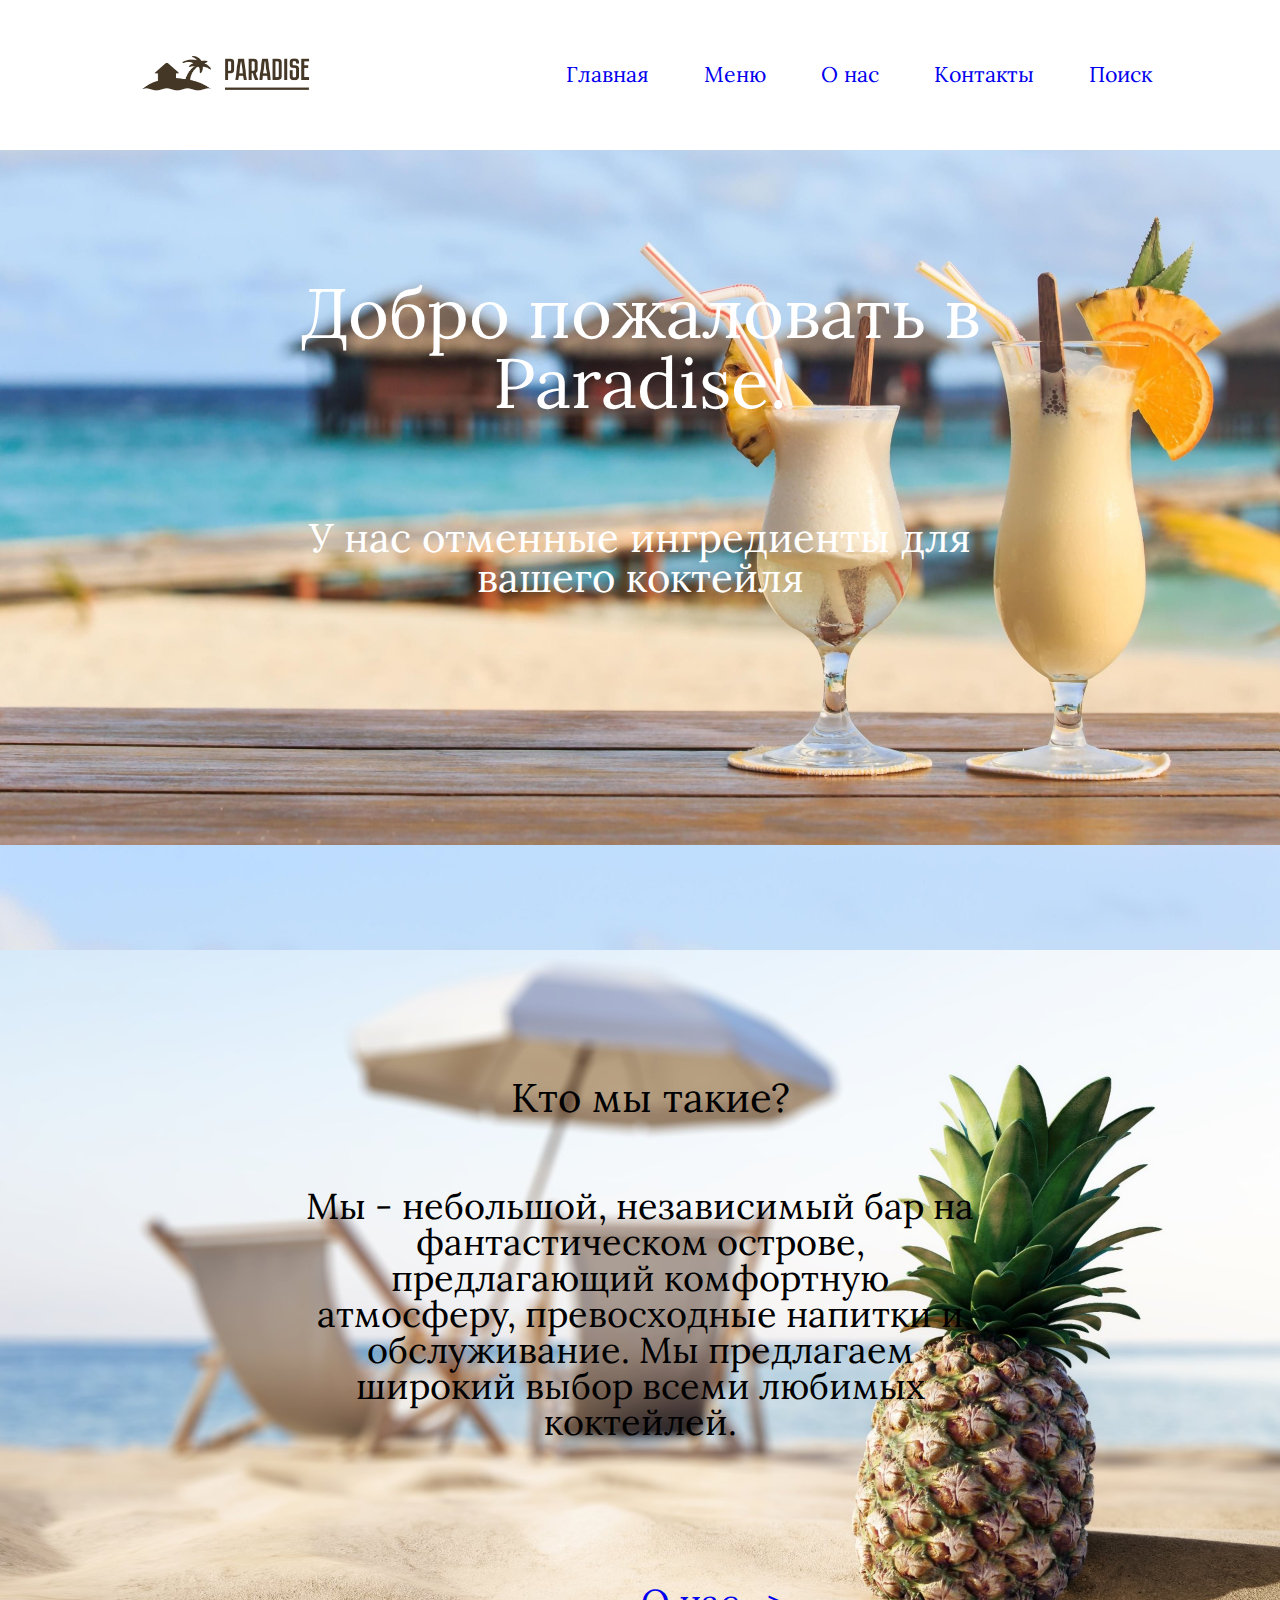
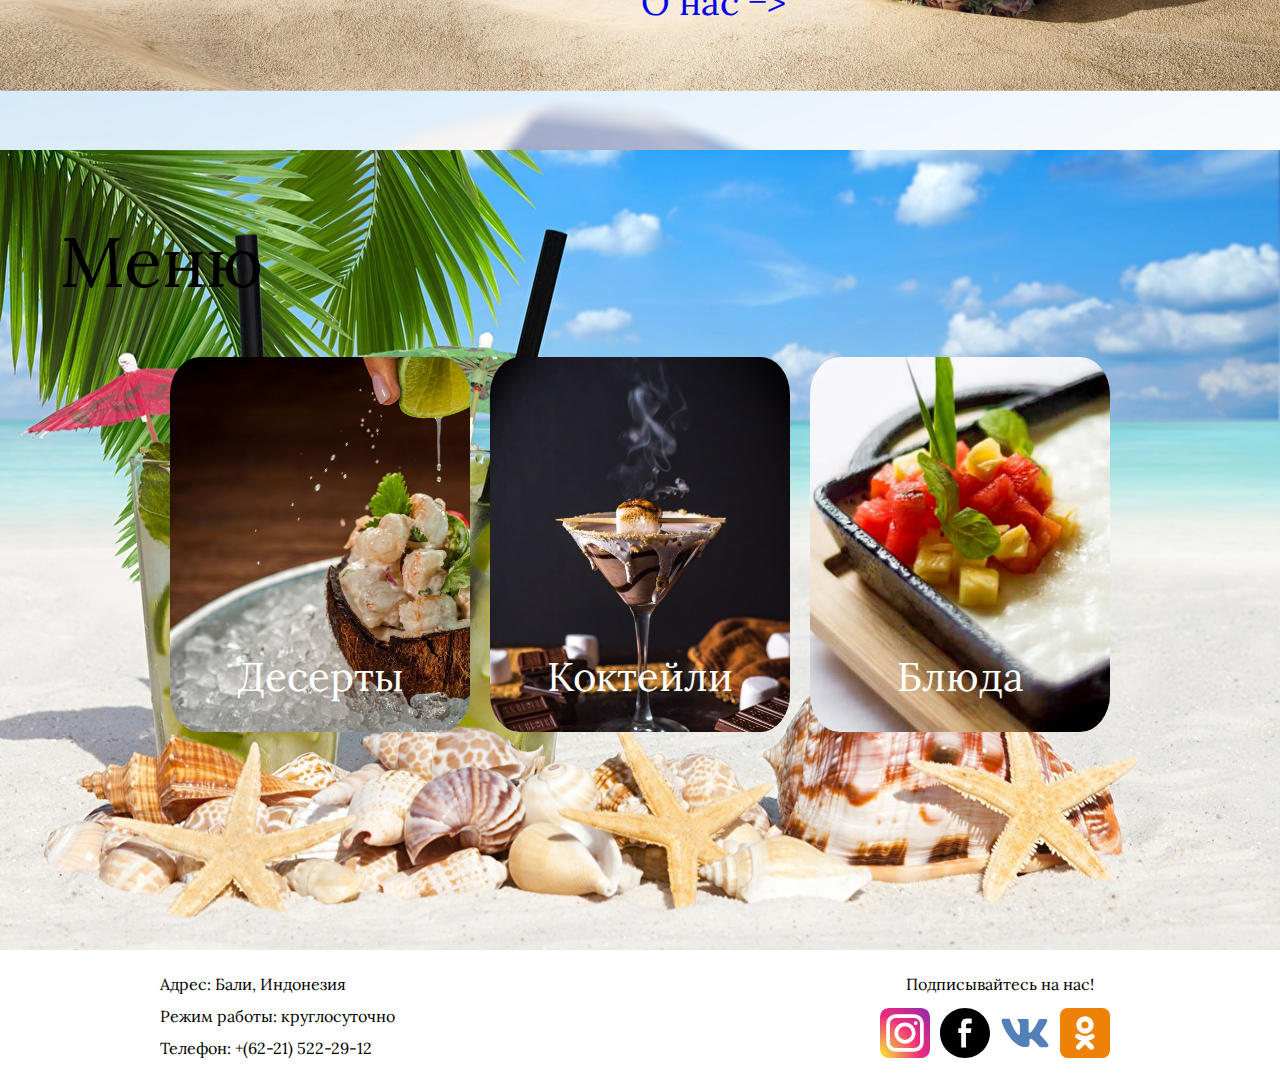
==== index.html @ 5bfe7911 "img fixed" ====
<!DOCTYPE html>
<html lang="en">
  <head id="head"> </head>
  <body>
    <header id="header"></header>
    <main>
      <div id="first_block">
        <div class="inner_text">
          <h1 class="inner_text_hello">Добро пожаловать в Paradise!</h1>
          <h2 class="inner_text_hello_txt">
            У нас отменные ингредиенты для вашего коктейля
          </h2>
        </div>
      </div>
      <div id="second_block">
        <div class="inner_text">
          <h1 class="inner_text_who">Кто мы такие?</h1>
          <h2 class="inner_text_who_txt">
            Мы - небольшой, независимый бар на фантастическом острове,
            предлагающий комфортную атмосферу, превосходные напитки и
            обслуживание. Мы предлагаем широкий выбор всеми любимых коктейлей.
          </h2>
          <br /><br /><br /><br /><br /><br /><br /><br /><br />
          <div class="morebtn">
            <a href="About.html">О нас &minus;&gt;</a>
          </div>
        </div>
      </div>
      <div id="third_block">
        <div id="menu_bar">
          <h2>Меню</h2>
          <div id="menu_bar_container">
            <div class="menu_bar_item">
              <div class="menu_bar_item_text">Десерты</div>
            </div>
            <div class="menu_bar_item">
              <div class="menu_bar_item_text">Коктейли</div>
            </div>
            <div class="menu_bar_item">
              <div class="menu_bar_item_text">Блюда</div>
            </div>
          </div>
        </div>
      </div>
    </main>
    <footer id="footer"></footer>
    <script src="./js/script.js"></script>
  </body>
</html>
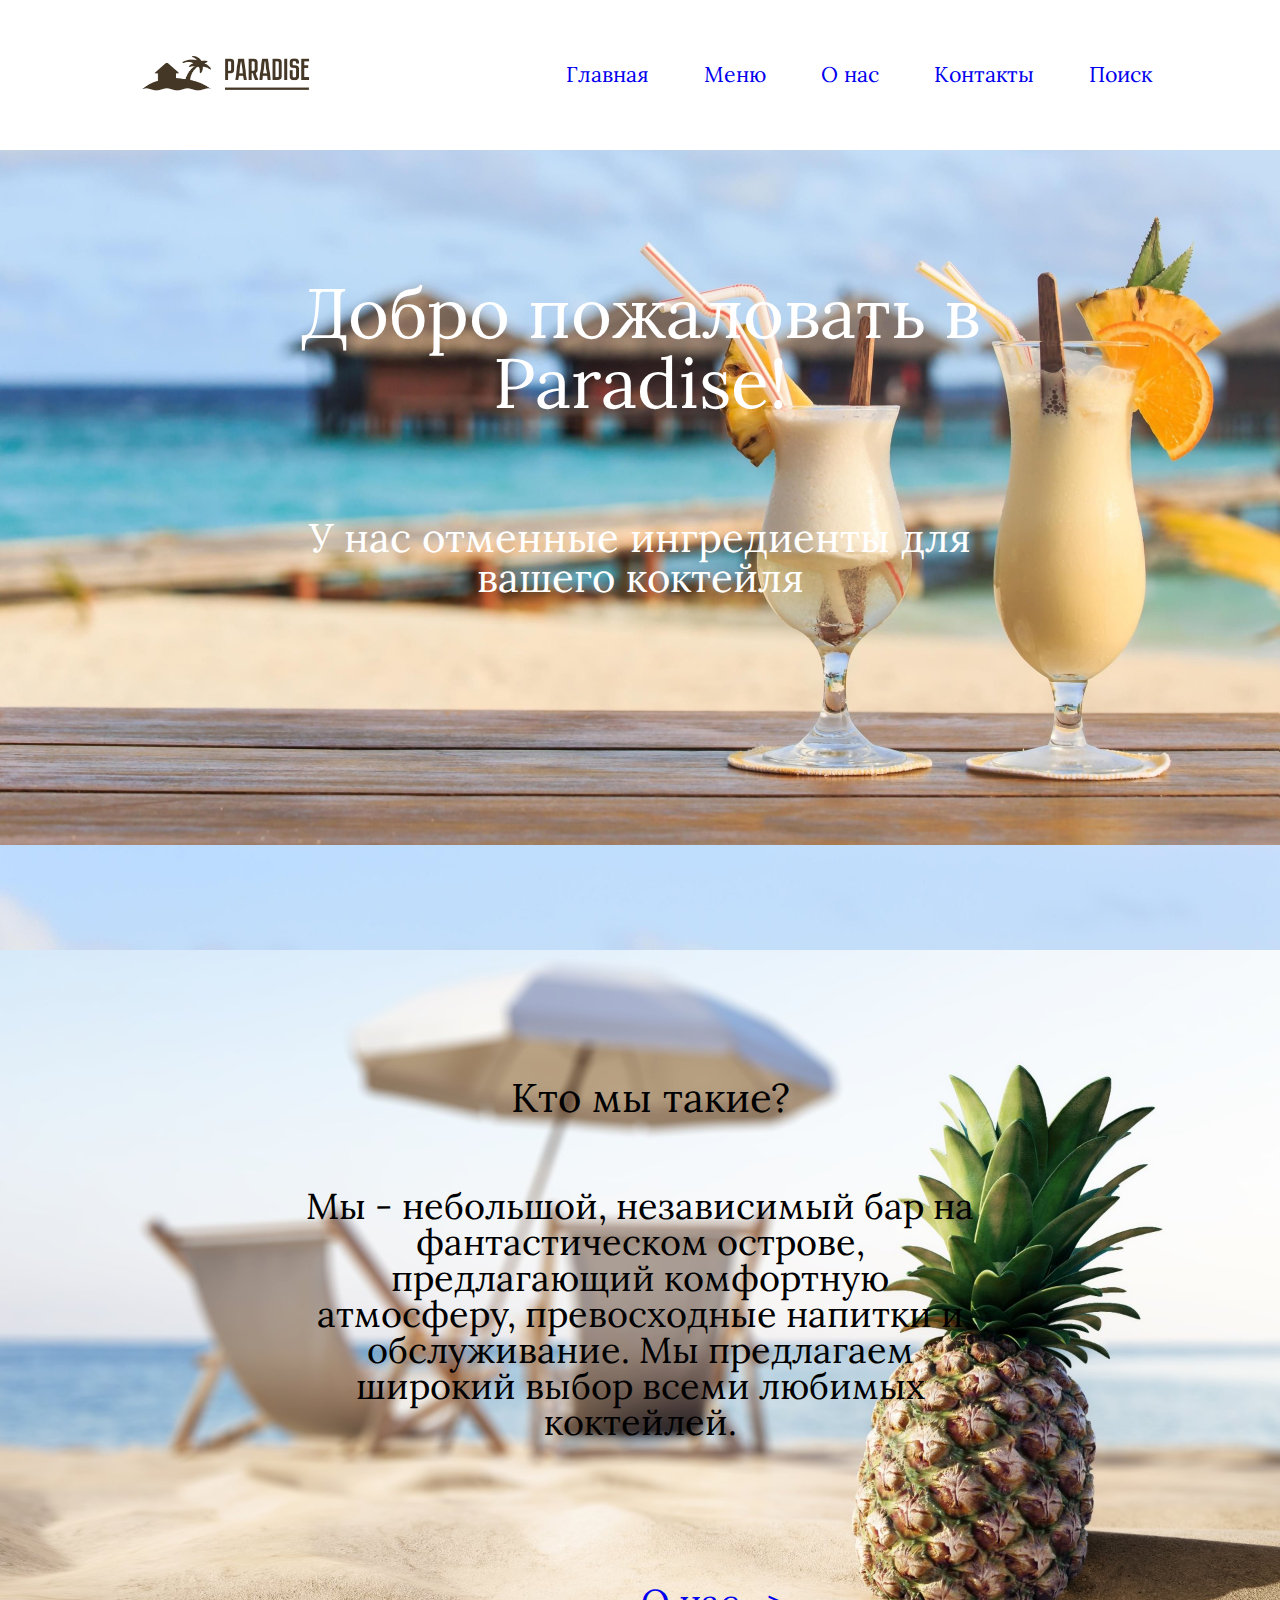
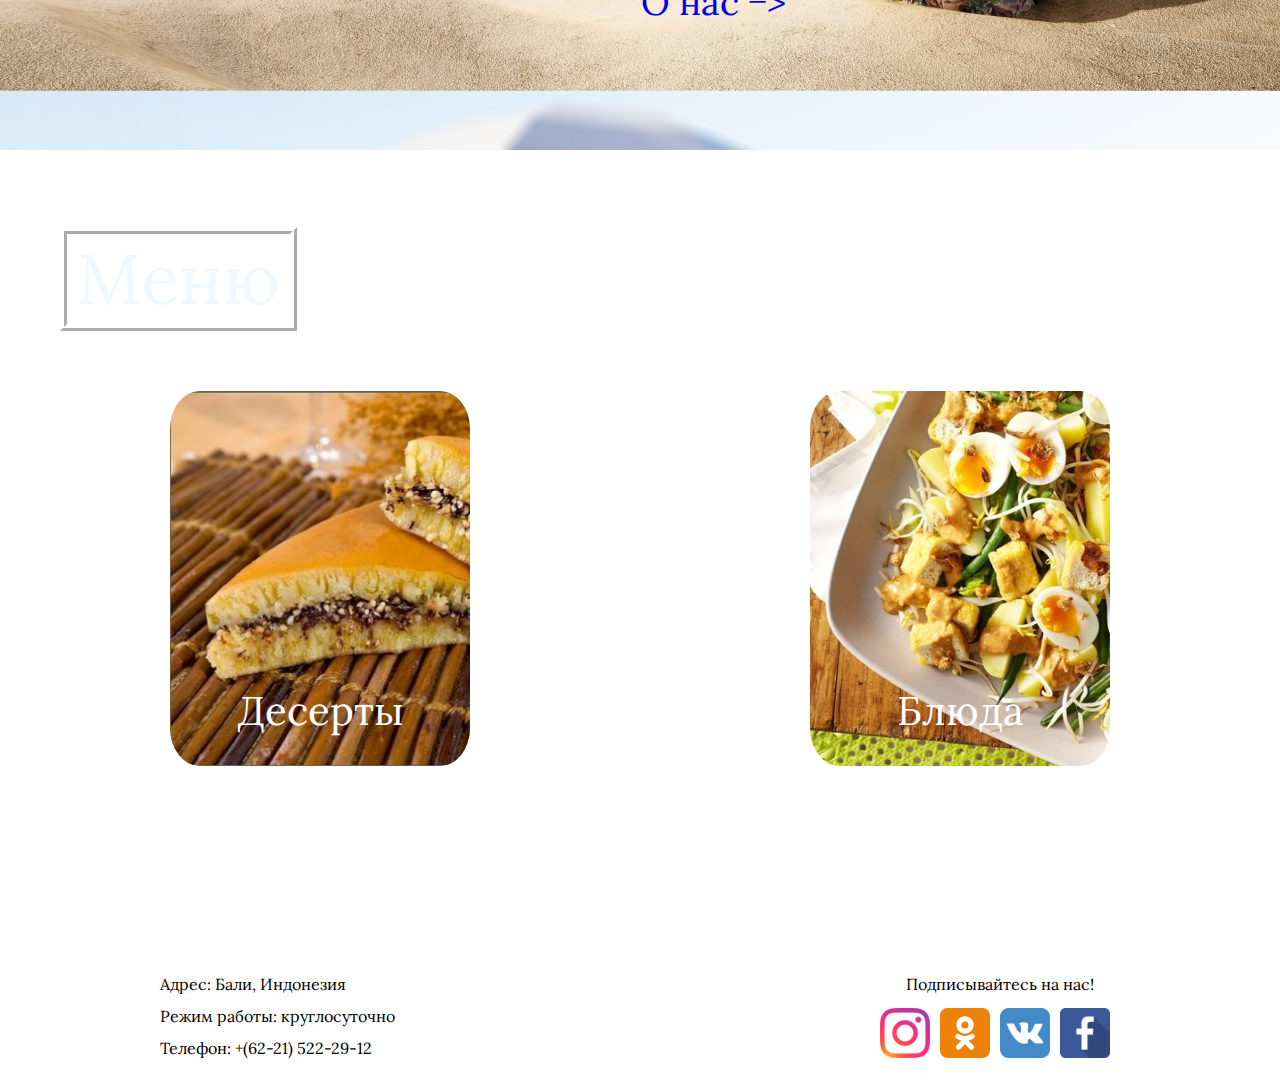
==== commit 29dbda76: "magister" ====
--- a/index.html
+++ b/index.html
@@ -1,49 +1,55 @@
 <!DOCTYPE html>
 <html lang="en">
-  <head id="head"> </head>
-  <body>
-    <header id="header"></header>
-    <main>
-      <div id="first_block">
-        <div class="inner_text">
-          <h1 class="inner_text_hello">Добро пожаловать в Paradise!</h1>
-          <h2 class="inner_text_hello_txt">
-            У нас отменные ингредиенты для вашего коктейля
-          </h2>
-        </div>
-      </div>
-      <div id="second_block">
-        <div class="inner_text">
-          <h1 class="inner_text_who">Кто мы такие?</h1>
-          <h2 class="inner_text_who_txt">
-            Мы - небольшой, независимый бар на фантастическом острове,
-            предлагающий комфортную атмосферу, превосходные напитки и
-            обслуживание. Мы предлагаем широкий выбор всеми любимых коктейлей.
-          </h2>
-          <br /><br /><br /><br /><br /><br /><br /><br /><br />
-          <div class="morebtn">
-            <a href="About.html">О нас &minus;&gt;</a>
-          </div>
-        </div>
-      </div>
-      <div id="third_block">
-        <div id="menu_bar">
-          <h2>Меню</h2>
-          <div id="menu_bar_container">
-            <div class="menu_bar_item">
-              <div class="menu_bar_item_text">Десерты</div>
-            </div>
-            <div class="menu_bar_item">
-              <div class="menu_bar_item_text">Коктейли</div>
-            </div>
-            <div class="menu_bar_item">
-              <div class="menu_bar_item_text">Блюда</div>
-            </div>
-          </div>
-        </div>
-      </div>
-    </main>
-    <footer id="footer"></footer>
-    <script src="./js/script.js"></script>
-  </body>
+	<head id="head"> </head>
+	<body>
+		<header id="header"></header>
+		<script src="./js/header.js"></script>
+
+		<main>
+			<div id="first_block">
+				<div class="inner_text">
+					<h1 class="inner_text_hello">
+						Добро пожаловать в Paradise!
+					</h1>
+					<h2 class="inner_text_hello_txt">
+						У нас отменные ингредиенты для вашего коктейля
+					</h2>
+				</div>
+			</div>
+			<div id="second_block">
+				<div class="inner_text">
+					<h1 class="inner_text_who">Кто мы такие?</h1>
+					<h2 class="inner_text_who_txt">
+						Мы - небольшой, независимый бар на фантастическом
+						острове, предлагающий комфортную атмосферу, превосходные
+						напитки и обслуживание. Мы предлагаем широкий выбор
+						всеми любимых коктейлей.
+					</h2>
+					<br /><br /><br /><br /><br /><br /><br /><br /><br />
+					<div class="morebtn">
+						<a href="About.html">О нас &minus;&gt;</a>
+					</div>
+				</div>
+			</div>
+			<div id="third_block">
+				<div id="menu_bar">
+					<h2>Меню</h2>
+					<div id="menu_bar_container">
+						<div class="menu_bar_item">
+							<div class="menu_bar_item_text">Десерты</div>
+						</div>
+						<div class="menu_bar_item">
+							<div class="menu_bar_item_text">Коктейли</div>
+						</div>
+						<div class="menu_bar_item">
+							<div class="menu_bar_item_text">Блюда</div>
+						</div>
+					</div>
+				</div>
+			</div>
+		</main>
+		<footer id="footer"></footer>
+		<script src="./js/footer.js"></script>
+		<script src="./js/script.js"></script>
+	</body>
 </html>
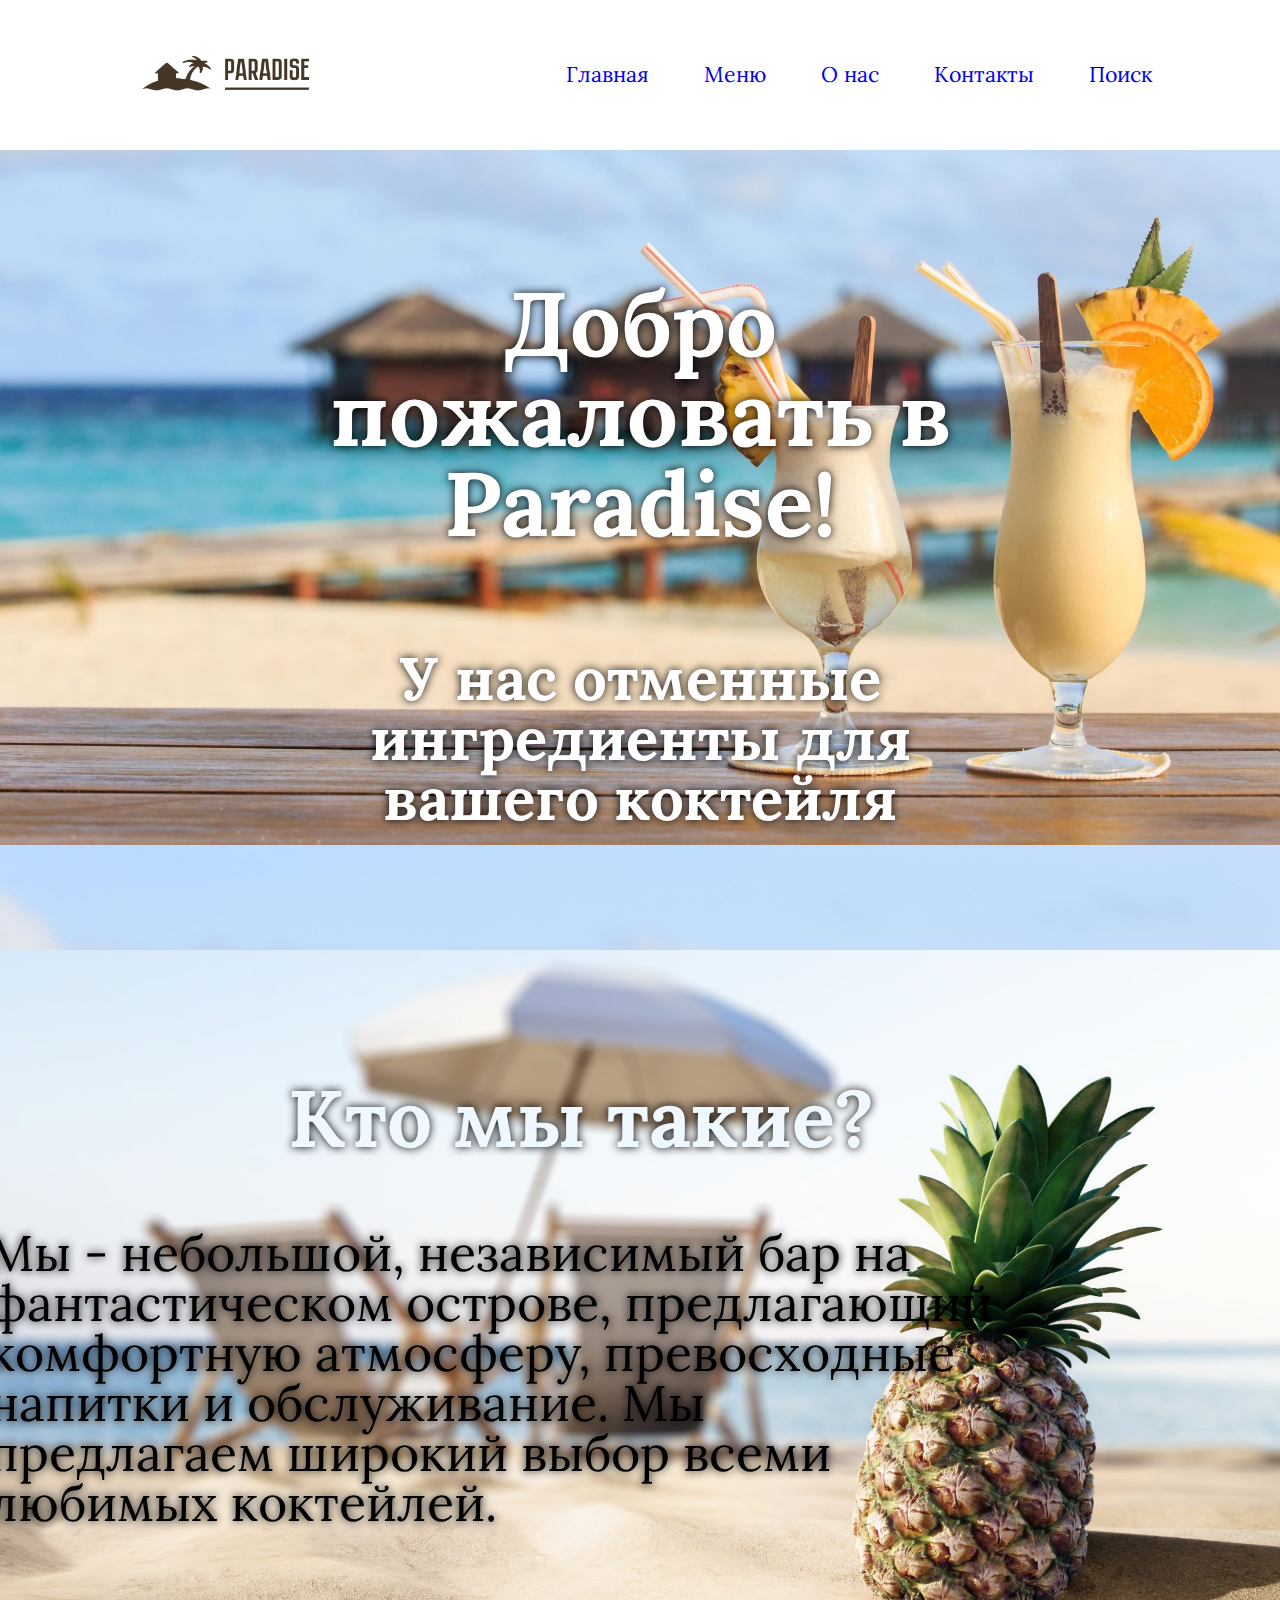
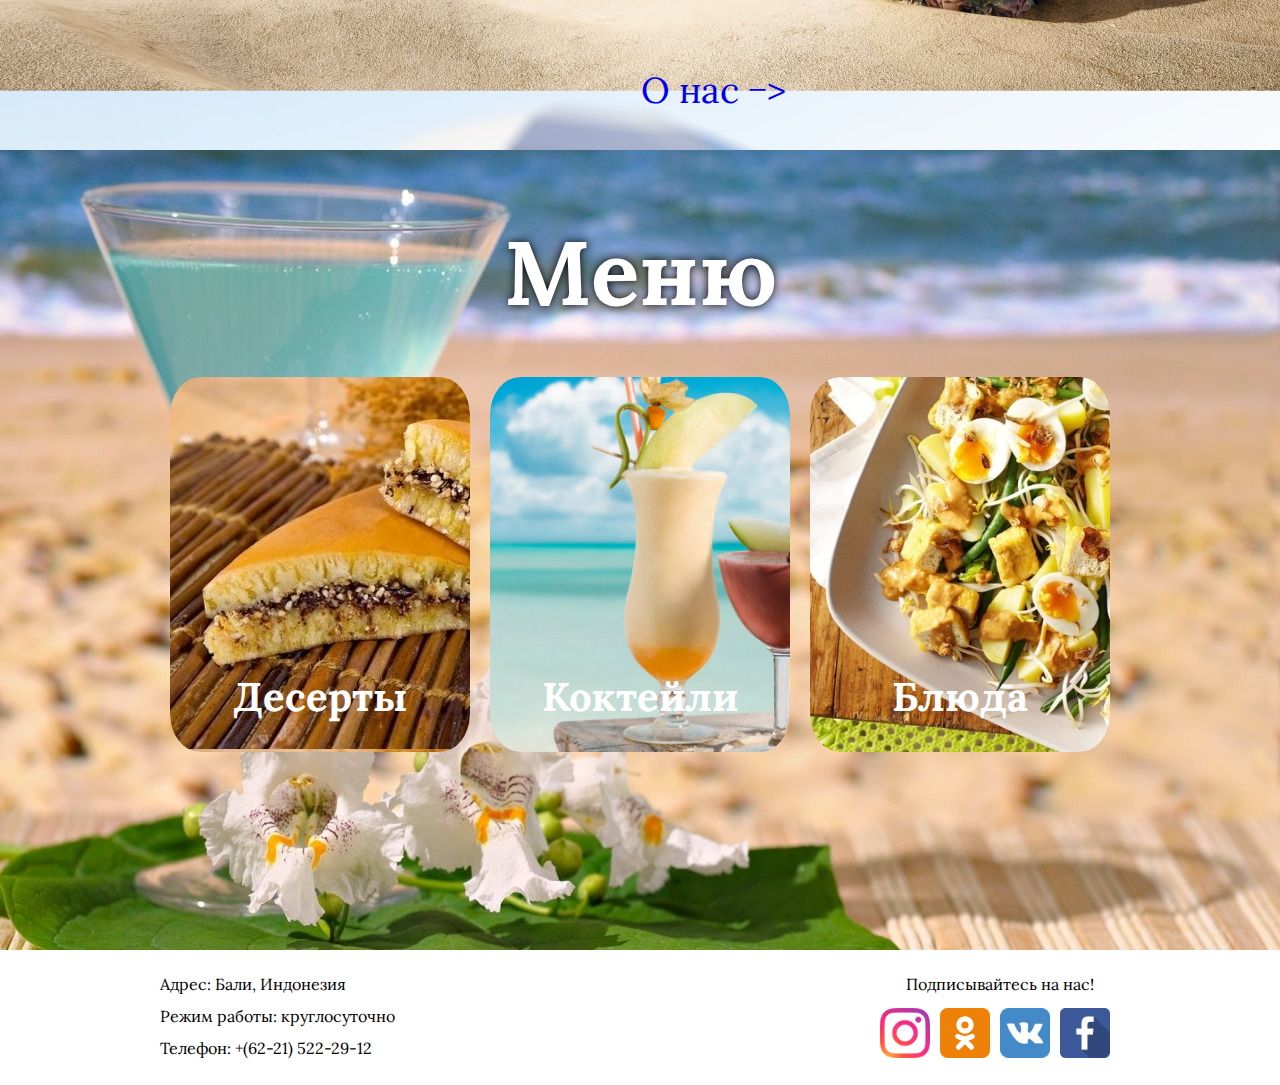
==== commit 151a09c7: "menu_bar" ====
--- a/index.html
+++ b/index.html
@@ -1,55 +1,58 @@
 <!DOCTYPE html>
 <html lang="en">
-	<head id="head"> </head>
-	<body>
-		<header id="header"></header>
-		<script src="./js/header.js"></script>
+  <head id="head"> </head>
+  <body>
+    <header id="header"></header>
+    <script src="./js/header.js"></script>
 
-		<main>
-			<div id="first_block">
-				<div class="inner_text">
-					<h1 class="inner_text_hello">
-						Добро пожаловать в Paradise!
-					</h1>
-					<h2 class="inner_text_hello_txt">
-						У нас отменные ингредиенты для вашего коктейля
-					</h2>
-				</div>
-			</div>
-			<div id="second_block">
-				<div class="inner_text">
-					<h1 class="inner_text_who">Кто мы такие?</h1>
-					<h2 class="inner_text_who_txt">
-						Мы - небольшой, независимый бар на фантастическом
-						острове, предлагающий комфортную атмосферу, превосходные
-						напитки и обслуживание. Мы предлагаем широкий выбор
-						всеми любимых коктейлей.
-					</h2>
-					<br /><br /><br /><br /><br /><br /><br /><br /><br />
-					<div class="morebtn">
-						<a href="About.html">О нас &minus;&gt;</a>
-					</div>
-				</div>
-			</div>
-			<div id="third_block">
-				<div id="menu_bar">
-					<h2>Меню</h2>
-					<div id="menu_bar_container">
-						<div class="menu_bar_item">
-							<div class="menu_bar_item_text">Десерты</div>
-						</div>
-						<div class="menu_bar_item">
-							<div class="menu_bar_item_text">Коктейли</div>
-						</div>
-						<div class="menu_bar_item">
-							<div class="menu_bar_item_text">Блюда</div>
-						</div>
-					</div>
-				</div>
-			</div>
-		</main>
-		<footer id="footer"></footer>
-		<script src="./js/footer.js"></script>
-		<script src="./js/script.js"></script>
-	</body>
+    <main>
+      <div id="first_block">
+        <div class="inner_text">
+          <h1 class="inner_text_hello">Добро пожаловать в Paradise!</h1>
+          <h2 class="inner_text_hello_txt">
+            У нас отменные ингредиенты для вашего коктейля
+          </h2>
+        </div>
+      </div>
+      <div id="second_block">
+        <div class="inner_text">
+          <h1 class="inner_text_who">Кто мы такие?</h1>
+          <h2 class="inner_text_who_txt">
+            Мы - небольшой, независимый бар на фантастическом острове,
+            предлагающий комфортную атмосферу, превосходные напитки и
+            обслуживание. Мы предлагаем широкий выбор всеми любимых коктейлей.
+          </h2>
+          <br /><br /><br /><br /><br /><br /><br /><br /><br />
+          <div class="morebtn">
+            <a href="About.html">О нас &minus;&gt;</a>
+          </div>
+        </div>
+      </div>
+      <div id="third_block">
+        <div id="menu_bar">
+          <h2>Меню</h2>
+          <div id="menu_bar_container">
+            <div class="abob">
+              <div class="menu_bar_item">
+                <div class="menu_bar_item_text">Десерты</div>
+              </div>
+            </div>
+            <div class="abob">
+              <div class="menu_bar_item">
+                <div class="menu_bar_item_text">Коктейли</div>
+              </div>
+            </div>
+            <div class="abob">
+              <div class="menu_bar_item">
+                <div class="menu_bar_item_text">Блюда</div>
+              </div>
+            </div>
+          </div>
+        </div>
+      </div>
+    </main>
+    <footer id="footer"></footer>
+    <script src="./js/footer.js"></script>
+    <script src="./js/script.js"></script>
+  </body>
 </html>
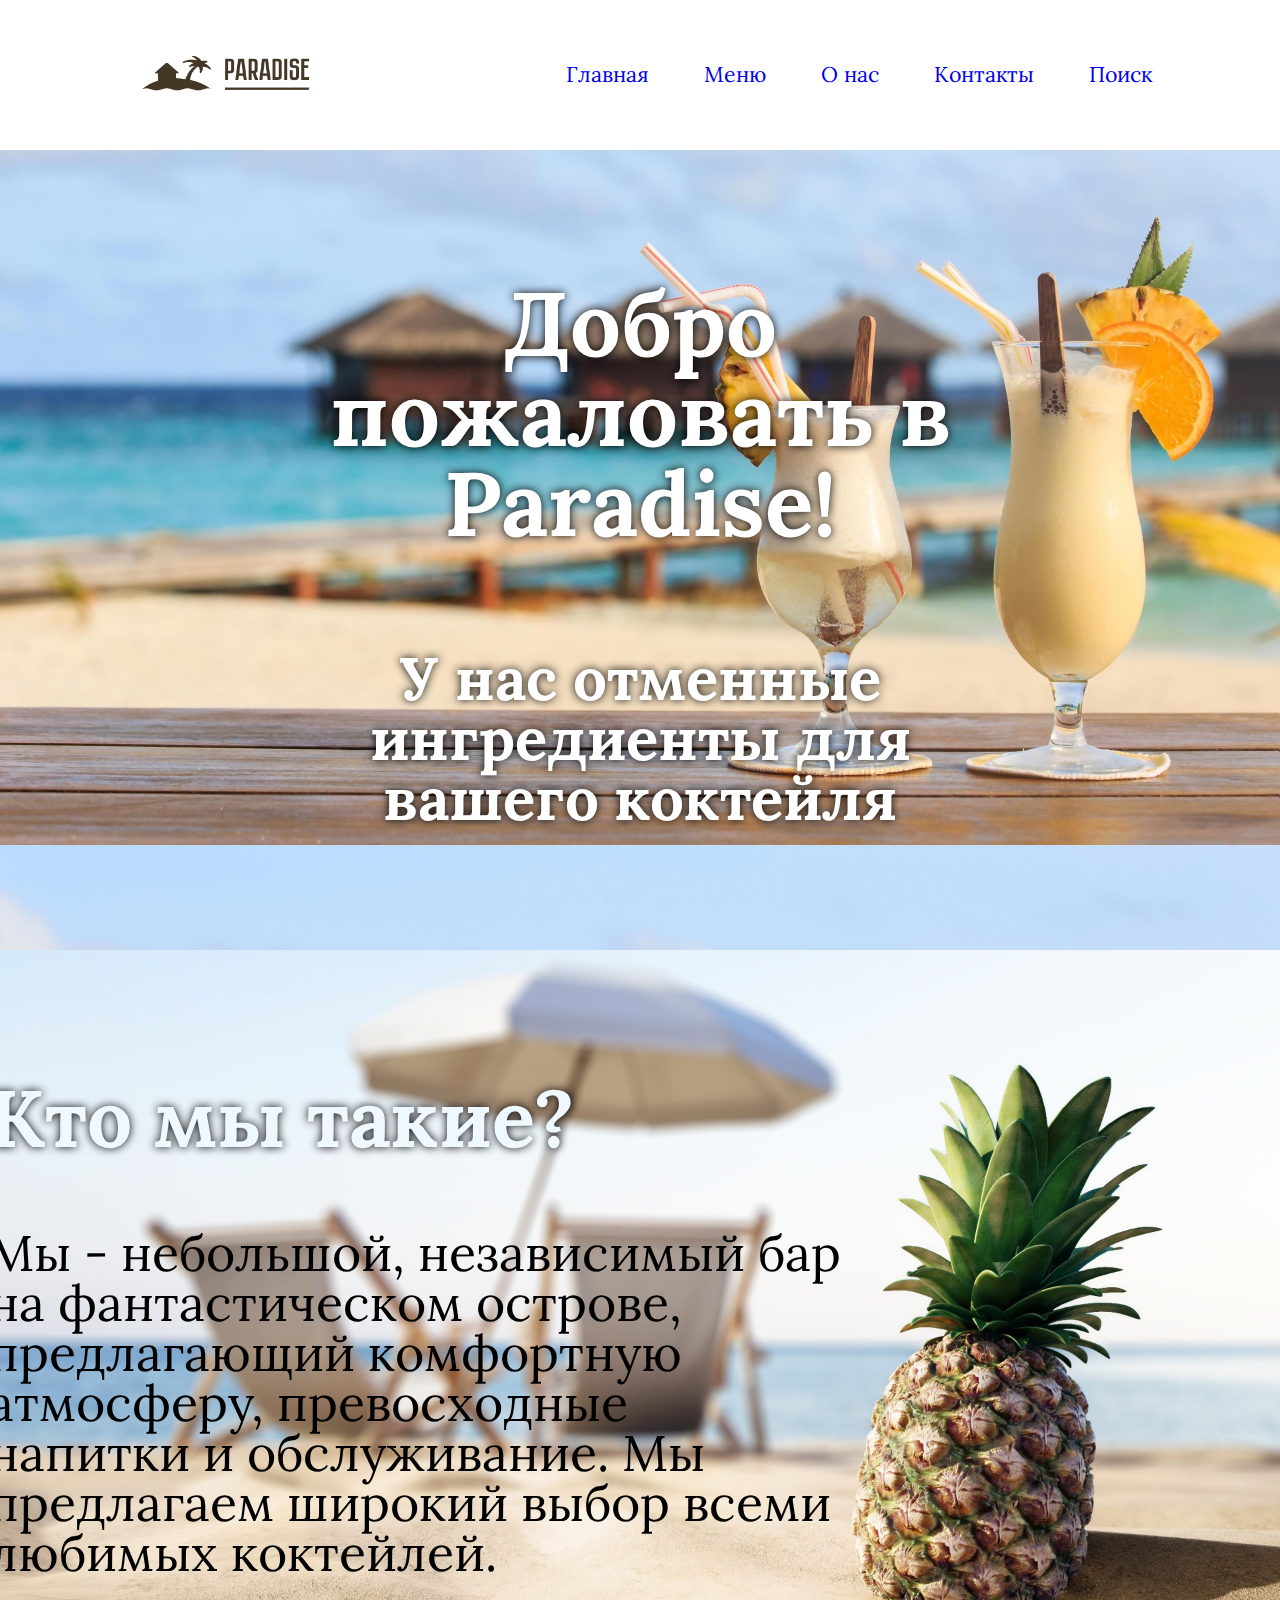
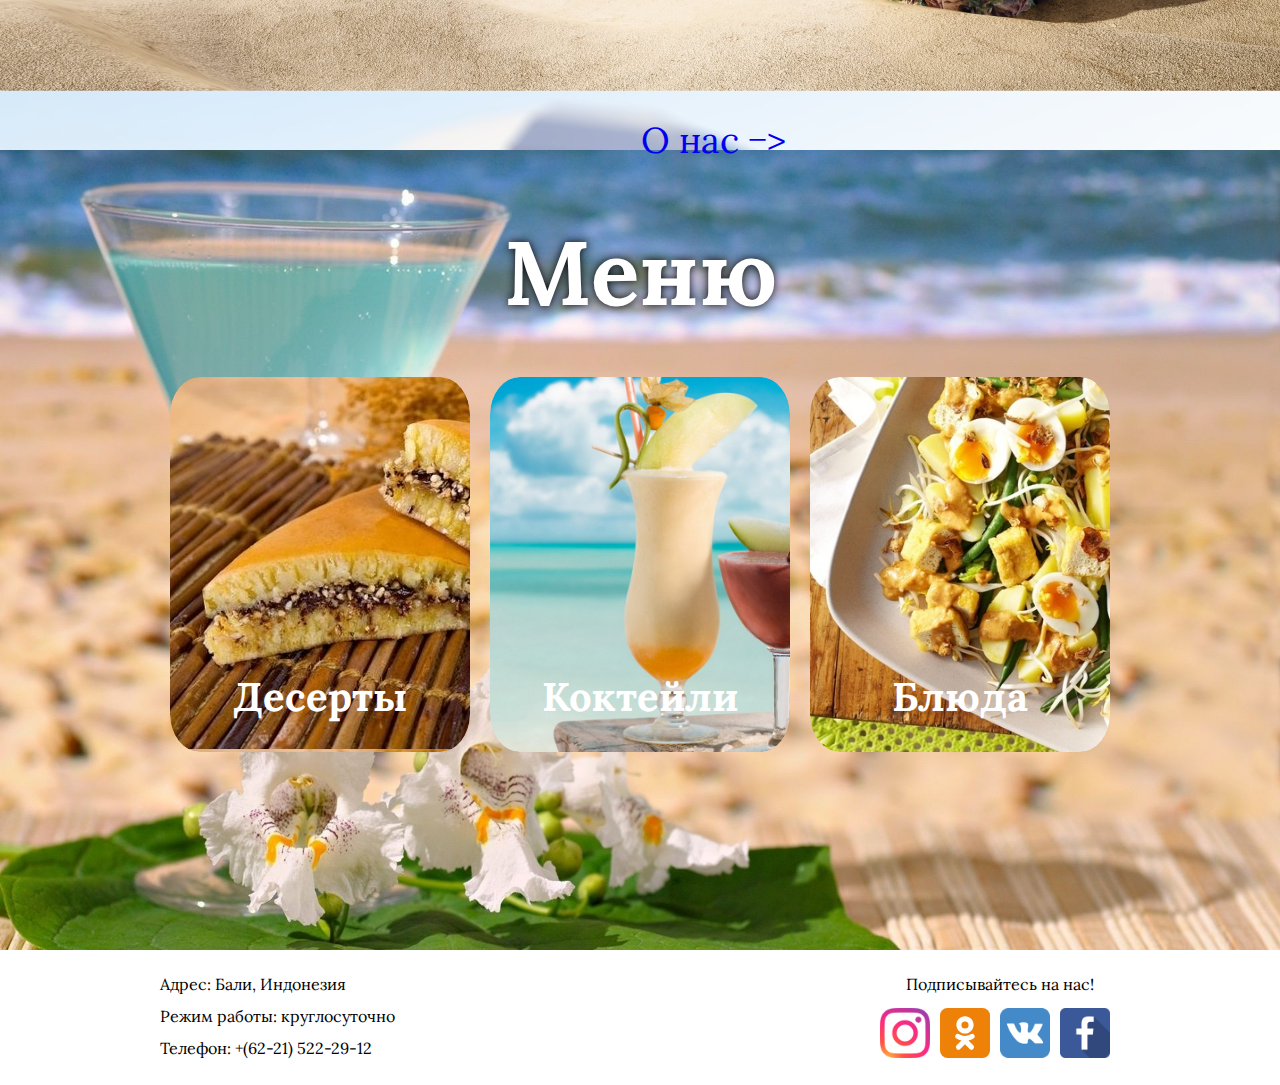
==== commit c7157f50: "magister" ====
--- a/index.html
+++ b/index.html
@@ -1,58 +1,61 @@
 <!DOCTYPE html>
 <html lang="en">
-  <head id="head"> </head>
-  <body>
-    <header id="header"></header>
-    <script src="./js/header.js"></script>
+	<head id="head"> </head>
+	<body>
+		<header id="header"></header>
+		<script src="./js/header.js"></script>
 
-    <main>
-      <div id="first_block">
-        <div class="inner_text">
-          <h1 class="inner_text_hello">Добро пожаловать в Paradise!</h1>
-          <h2 class="inner_text_hello_txt">
-            У нас отменные ингредиенты для вашего коктейля
-          </h2>
-        </div>
-      </div>
-      <div id="second_block">
-        <div class="inner_text">
-          <h1 class="inner_text_who">Кто мы такие?</h1>
-          <h2 class="inner_text_who_txt">
-            Мы - небольшой, независимый бар на фантастическом острове,
-            предлагающий комфортную атмосферу, превосходные напитки и
-            обслуживание. Мы предлагаем широкий выбор всеми любимых коктейлей.
-          </h2>
-          <br /><br /><br /><br /><br /><br /><br /><br /><br />
-          <div class="morebtn">
-            <a href="About.html">О нас &minus;&gt;</a>
-          </div>
-        </div>
-      </div>
-      <div id="third_block">
-        <div id="menu_bar">
-          <h2>Меню</h2>
-          <div id="menu_bar_container">
-            <div class="abob">
-              <div class="menu_bar_item">
-                <div class="menu_bar_item_text">Десерты</div>
-              </div>
-            </div>
-            <div class="abob">
-              <div class="menu_bar_item">
-                <div class="menu_bar_item_text">Коктейли</div>
-              </div>
-            </div>
-            <div class="abob">
-              <div class="menu_bar_item">
-                <div class="menu_bar_item_text">Блюда</div>
-              </div>
-            </div>
-          </div>
-        </div>
-      </div>
-    </main>
-    <footer id="footer"></footer>
-    <script src="./js/footer.js"></script>
-    <script src="./js/script.js"></script>
-  </body>
+		<main>
+			<div id="first_block">
+				<div class="inner_text">
+					<h1 class="inner_text_hello">
+						Добро пожаловать в Paradise!
+					</h1>
+					<h2 class="inner_text_hello_txt">
+						У нас отменные ингредиенты для вашего коктейля
+					</h2>
+				</div>
+			</div>
+			<div id="second_block">
+				<div class="inner_text">
+					<h1 class="inner_text_who">Кто мы такие?</h1>
+					<h2 class="inner_text_who_txt">
+						Мы - небольшой, независимый бар на фантастическом
+						острове, предлагающий комфортную атмосферу, превосходные
+						напитки и обслуживание. Мы предлагаем широкий выбор
+						всеми любимых коктейлей.
+					</h2>
+					<br /><br /><br /><br /><br /><br /><br /><br /><br />
+					<div class="morebtn">
+						<a href="About.html">О нас &minus;&gt;</a>
+					</div>
+				</div>
+			</div>
+			<div id="third_block">
+				<div id="menu_bar">
+					<h2>Меню</h2>
+					<div id="menu_bar_container">
+						<div class="abob">
+							<div class="menu_bar_item">
+								<div class="menu_bar_item_text">Десерты</div>
+							</div>
+						</div>
+						<div class="abob">
+							<div class="menu_bar_item">
+								<div class="menu_bar_item_text">Коктейли</div>
+							</div>
+						</div>
+						<div class="abob">
+							<div class="menu_bar_item">
+								<div class="menu_bar_item_text">Блюда</div>
+							</div>
+						</div>
+					</div>
+				</div>
+			</div>
+		</main>
+		<footer id="footer"></footer>
+		<script src="./js/footer.js"></script>
+		<script src="./js/script.js"></script>
+	</body>
 </html>
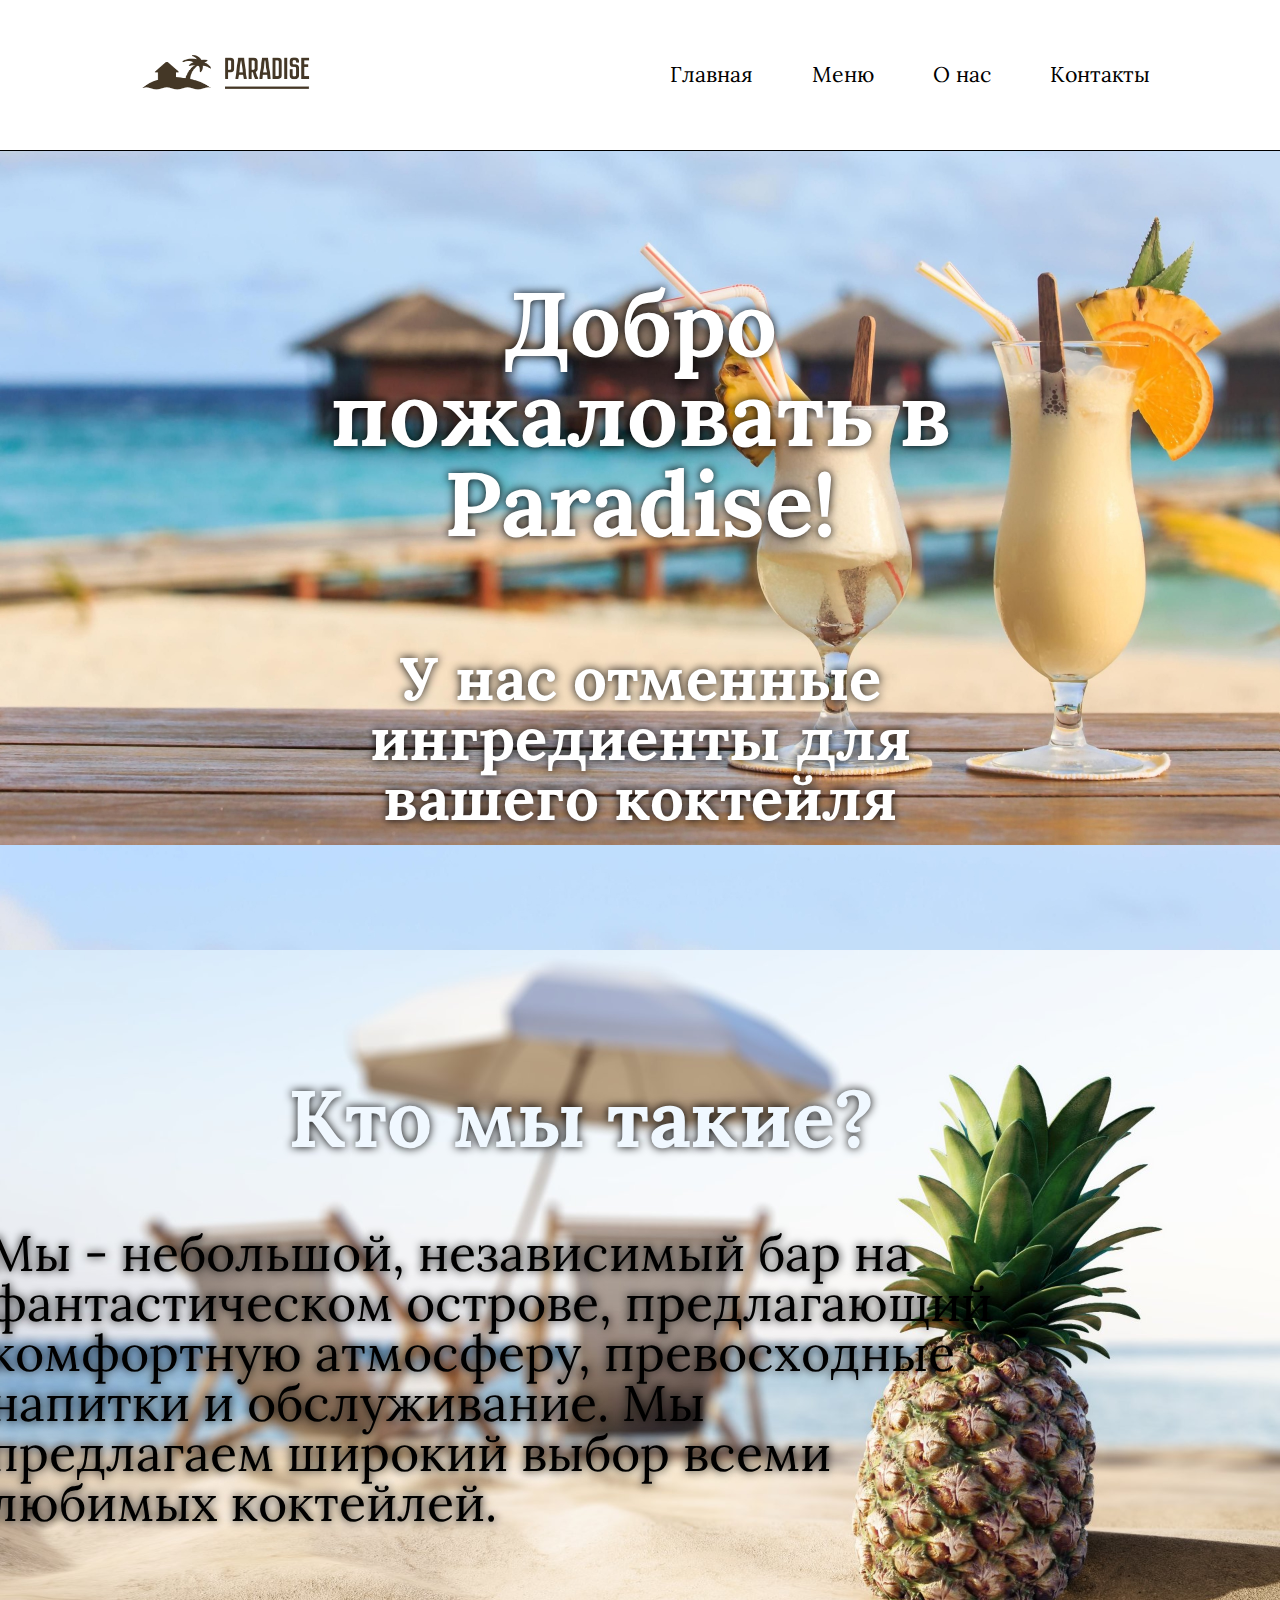
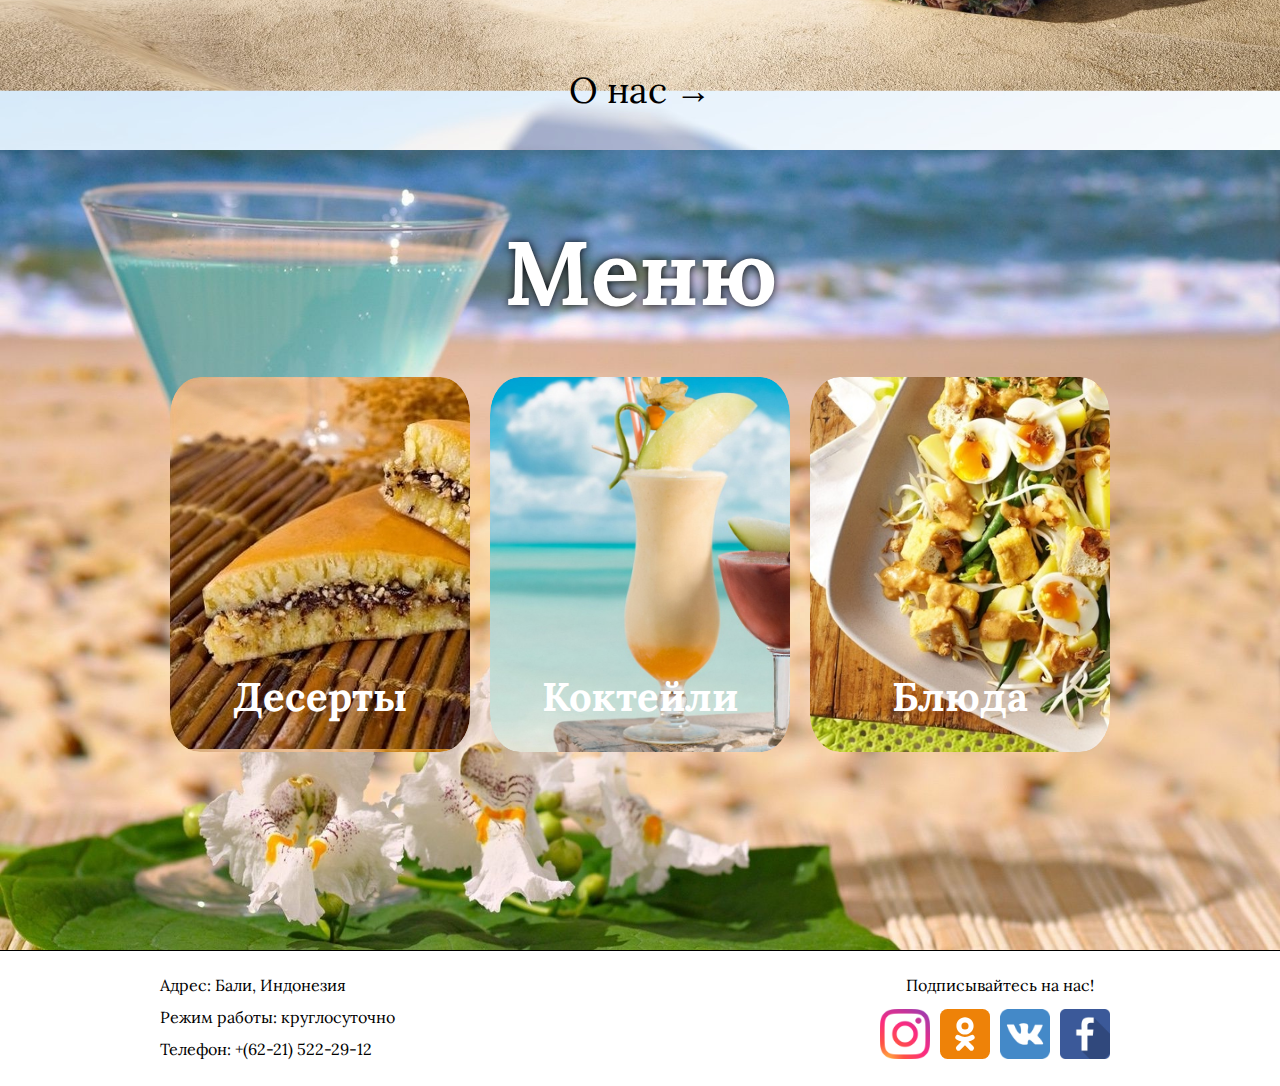
==== commit 35a4c7dc: "crumbs" ====
--- a/index.html
+++ b/index.html
@@ -1,61 +1,66 @@
 <!DOCTYPE html>
 <html lang="en">
-	<head id="head"> </head>
-	<body>
-		<header id="header"></header>
-		<script src="./js/header.js"></script>
+  <head id="head"> </head>
+  <body>
+    <header id="header"></header>
+    <script src="./js/header.js"></script>
 
-		<main>
-			<div id="first_block">
-				<div class="inner_text">
-					<h1 class="inner_text_hello">
-						Добро пожаловать в Paradise!
-					</h1>
-					<h2 class="inner_text_hello_txt">
-						У нас отменные ингредиенты для вашего коктейля
-					</h2>
-				</div>
-			</div>
-			<div id="second_block">
-				<div class="inner_text">
-					<h1 class="inner_text_who">Кто мы такие?</h1>
-					<h2 class="inner_text_who_txt">
-						Мы - небольшой, независимый бар на фантастическом
-						острове, предлагающий комфортную атмосферу, превосходные
-						напитки и обслуживание. Мы предлагаем широкий выбор
-						всеми любимых коктейлей.
-					</h2>
-					<br /><br /><br /><br /><br /><br /><br /><br /><br />
-					<div class="morebtn">
-						<a href="About.html">О нас &minus;&gt;</a>
-					</div>
-				</div>
-			</div>
-			<div id="third_block">
-				<div id="menu_bar">
-					<h2>Меню</h2>
-					<div id="menu_bar_container">
-						<div class="abob">
-							<div class="menu_bar_item">
-								<div class="menu_bar_item_text">Десерты</div>
-							</div>
-						</div>
-						<div class="abob">
-							<div class="menu_bar_item">
-								<div class="menu_bar_item_text">Коктейли</div>
-							</div>
-						</div>
-						<div class="abob">
-							<div class="menu_bar_item">
-								<div class="menu_bar_item_text">Блюда</div>
-							</div>
-						</div>
-					</div>
-				</div>
-			</div>
-		</main>
-		<footer id="footer"></footer>
-		<script src="./js/footer.js"></script>
-		<script src="./js/script.js"></script>
-	</body>
+    <main>
+      <div id="first_block">
+        <div class="inner_text">
+          <h1 class="inner_text_hello">Добро пожаловать в Paradise!</h1>
+          <h2 class="inner_text_hello_txt">
+            У нас отменные ингредиенты для вашего коктейля
+          </h2>
+        </div>
+      </div>
+      <div id="second_block">
+        <div class="inner_text">
+          <h1 class="inner_text_who">Кто мы такие?</h1>
+          <h2 class="inner_text_who_txt">
+            Мы - небольшой, независимый бар на фантастическом острове,
+            предлагающий комфортную атмосферу, превосходные напитки и
+            обслуживание. Мы предлагаем широкий выбор всеми любимых коктейлей.
+          </h2>
+          <br /><br /><br /><br /><br /><br /><br /><br /><br />
+          <div class="morebtn">
+            <a href="About.html">О нас &#8594;</a>
+          </div>
+        </div>
+      </div>
+      <div id="third_block">
+        <div id="menu_bar">
+          <h2>Меню</h2>
+          <div id="menu_bar_container">
+            <div class="abob">
+              <a href="desert.html">
+                <div class="menu_bar_item">
+                  <div class="menu_bar_item_text">Десерты</div>
+                </div>
+              </a>
+            </div>
+
+            <div class="abob">
+              <a href="zakuski.html">
+                <div class="menu_bar_item">
+                  <div class="menu_bar_item_text">Коктейли</div>
+                </div>
+              </a>
+            </div>
+
+            <div class="abob">
+              <a href="koktail.html">
+                <div class="menu_bar_item">
+                  <div class="menu_bar_item_text">Блюда</div>
+                </div>
+              </a>
+            </div>
+          </div>
+        </div>
+      </div>
+    </main>
+    <footer id="footer"></footer>
+    <script src="./js/footer.js"></script>
+    <script src="./js/script.js"></script>
+  </body>
 </html>
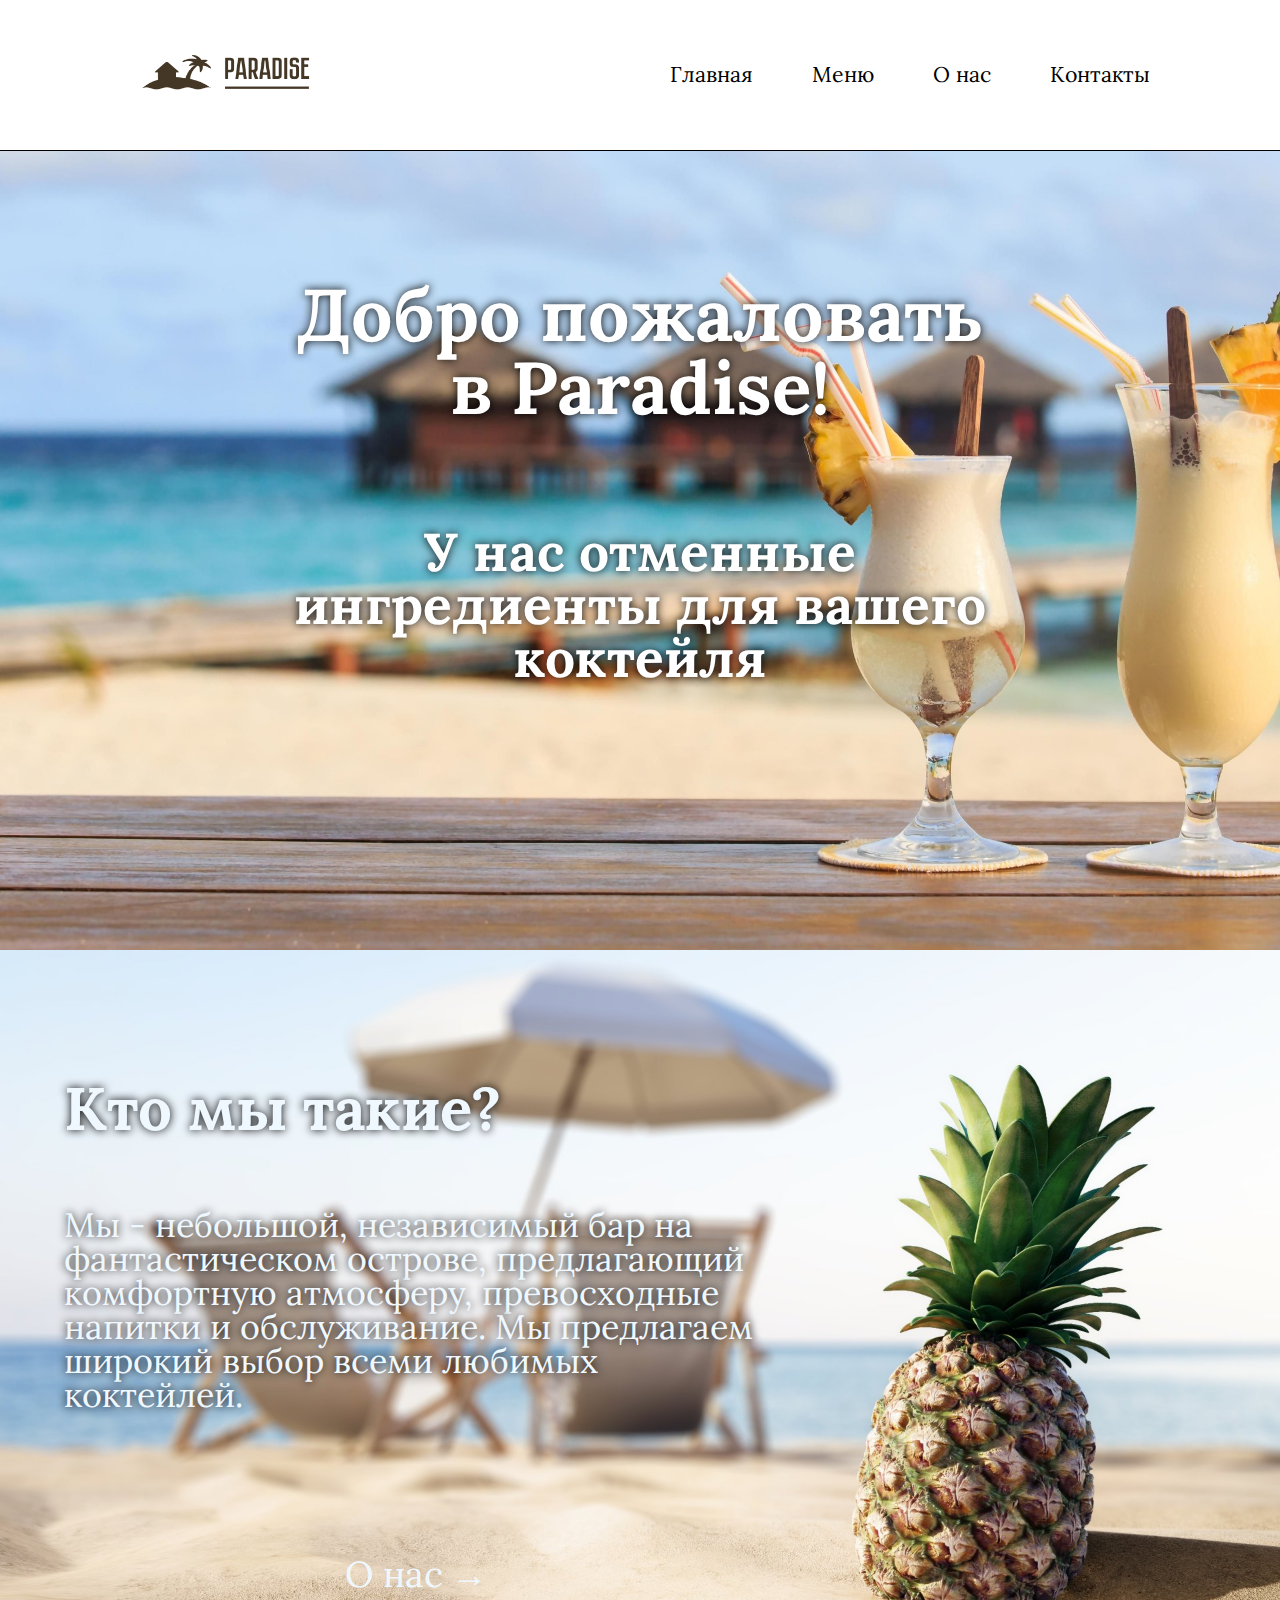
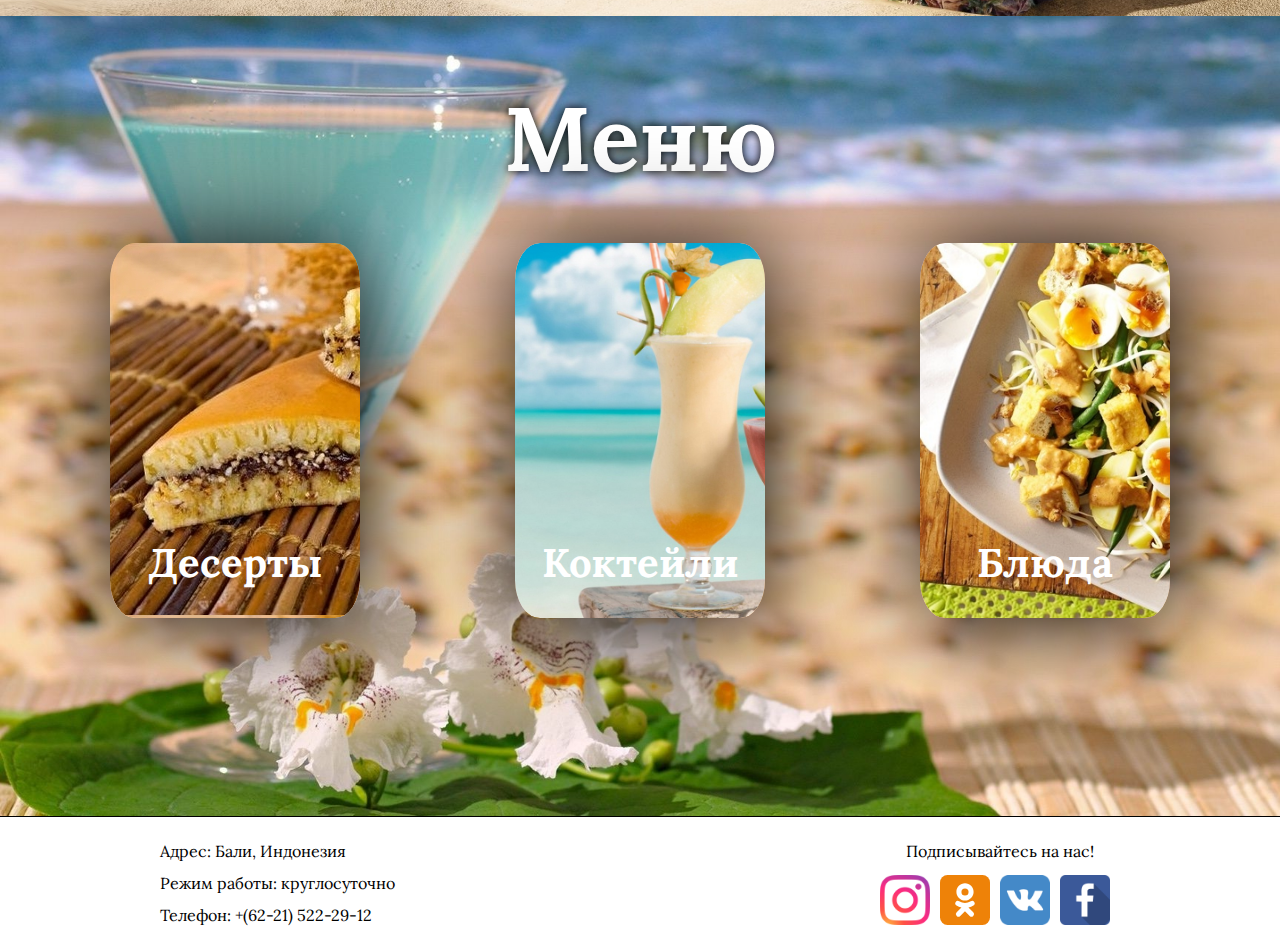
==== commit c752022b: "simple filter" ====
--- a/index.html
+++ b/index.html
@@ -41,7 +41,7 @@
             </div>
 
             <div class="abob">
-              <a href="zakuski.html">
+              <a href="koktail.html">
                 <div class="menu_bar_item">
                   <div class="menu_bar_item_text">Коктейли</div>
                 </div>
@@ -49,7 +49,7 @@
             </div>
 
             <div class="abob">
-              <a href="koktail.html">
+              <a href="zakuski.html">
                 <div class="menu_bar_item">
                   <div class="menu_bar_item_text">Блюда</div>
                 </div>
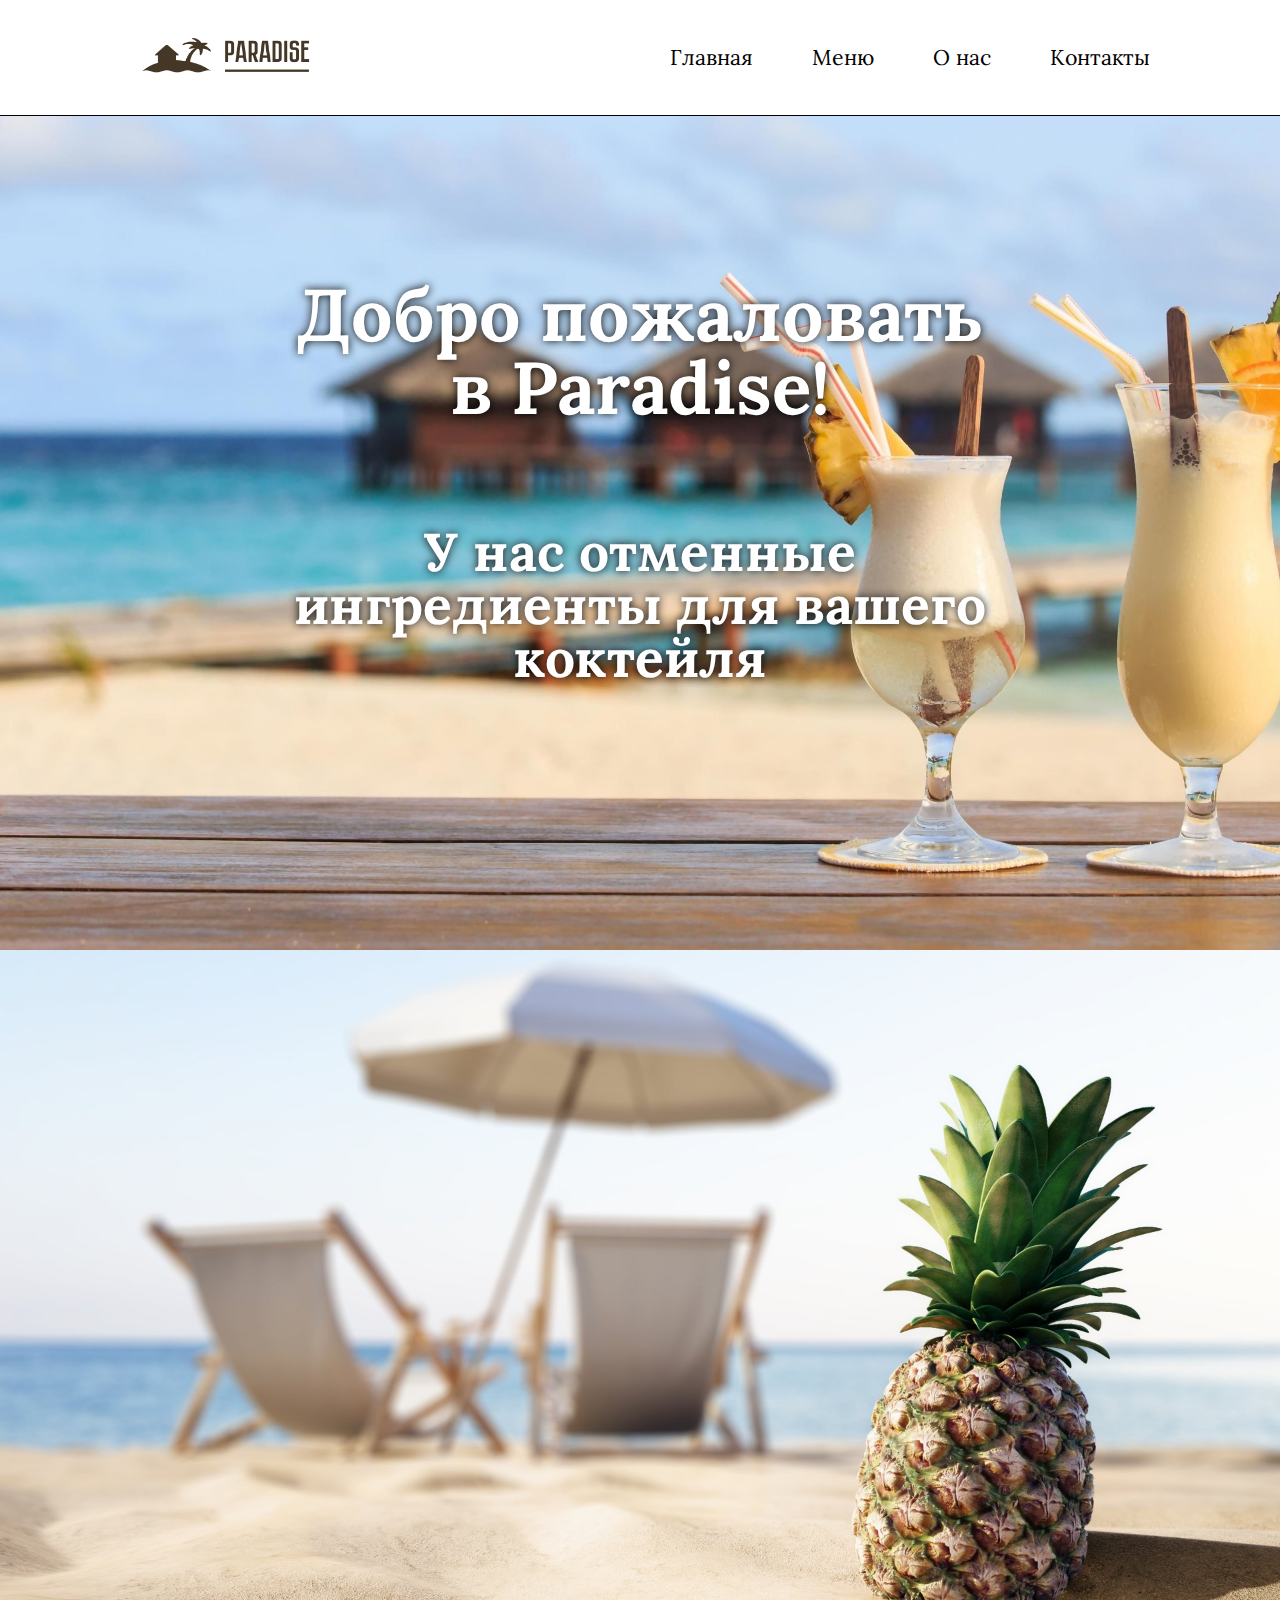
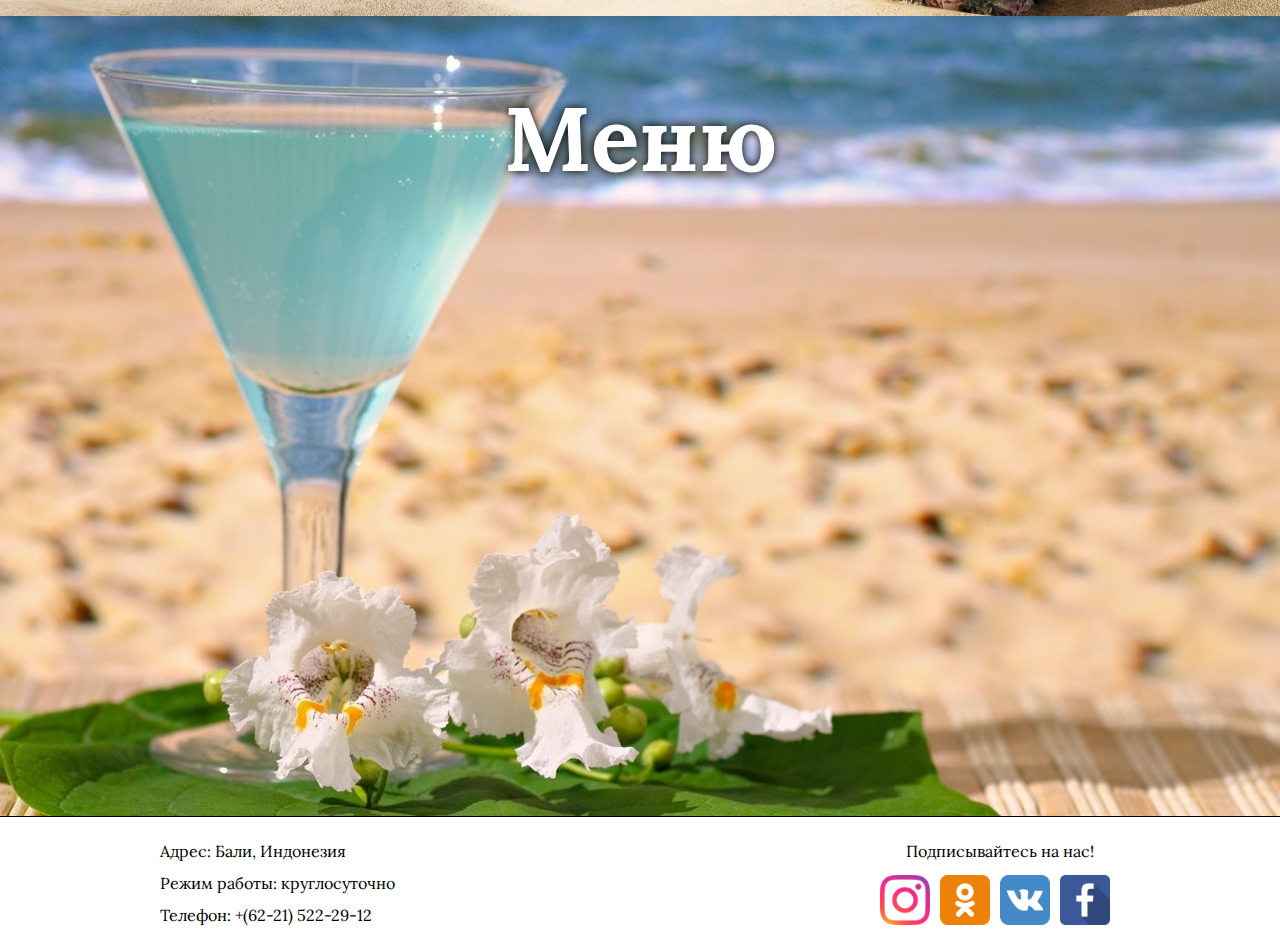
==== commit 0d981073: "update" ====
--- a/index.html
+++ b/index.html
@@ -3,7 +3,7 @@
   <head id="head"> </head>
   <body>
     <header id="header"></header>
-    <script src="./js/header.js"></script>
+    <script async src="./js/header.js"></script>
 
     <main>
       <div id="first_block">
@@ -60,7 +60,7 @@
       </div>
     </main>
     <footer id="footer"></footer>
-    <script src="./js/footer.js"></script>
+    <script async src="./js/footer.js"></script>
     <script src="./js/script.js"></script>
   </body>
 </html>
